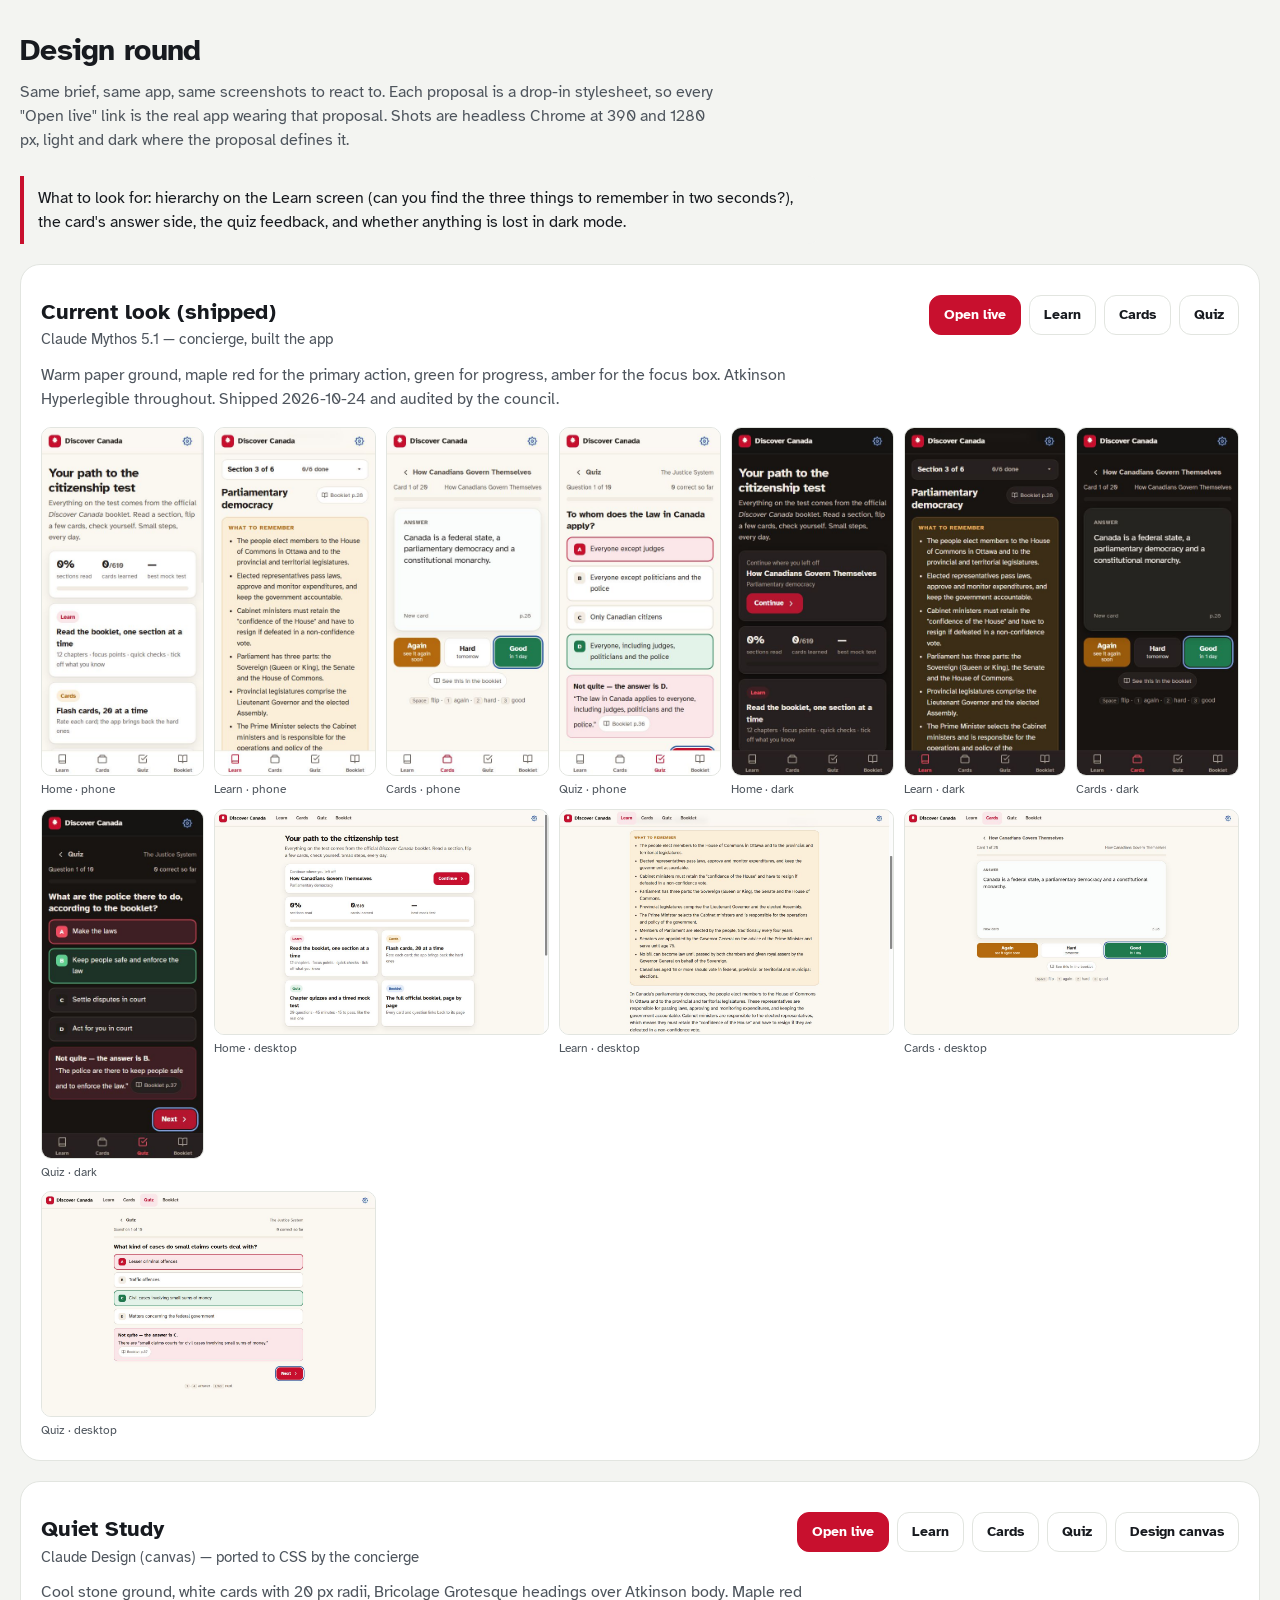
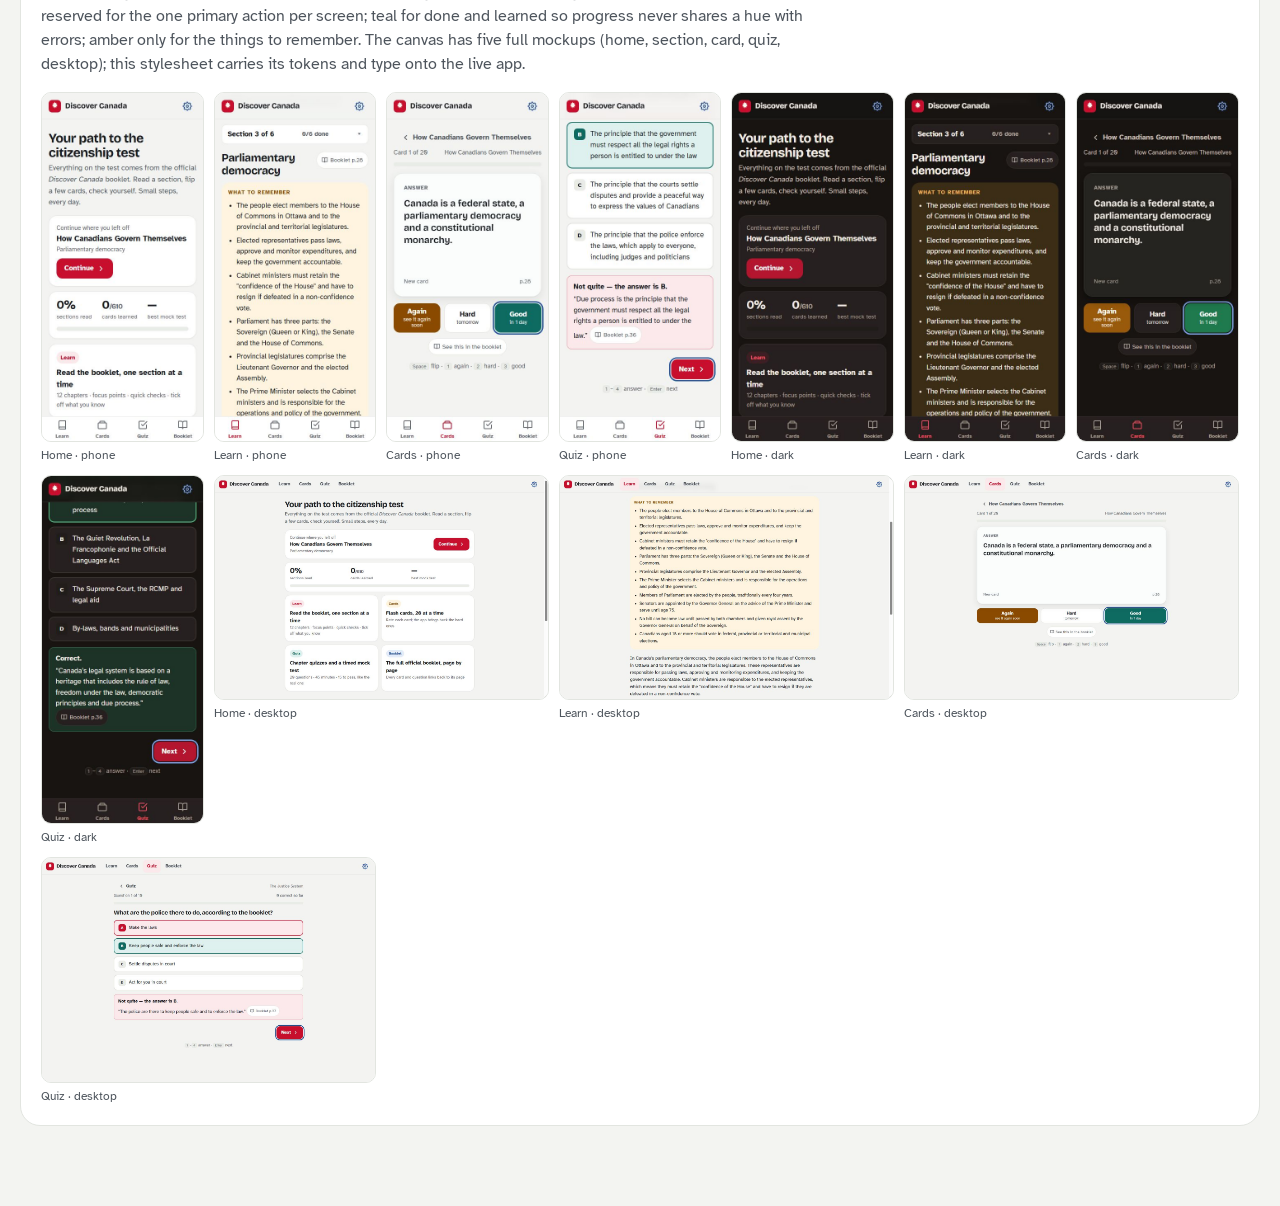
==== site/design/index.html @ 13ce6fae "Design round: ?css= variant loader, Quiet Study (Claude Design) variant, compare page with screensho" ====
<!doctype html>
<html lang="en">
<head>
<meta charset="utf-8">
<meta name="viewport" content="width=device-width, initial-scale=1">
<title>Design round — Discover Canada</title>
<meta name="description" content="Side-by-side comparison of the design proposals for the Discover Canada study app: the current look, Claude Design, and the council seats.">
<link href="https://fonts.googleapis.com/css2?family=Atkinson+Hyperlegible:wght@400;700&display=swap" rel="stylesheet">
<style>
  :root { --bg: #f3f4f1; --card: #fff; --ink: #171a1f; --ink-2: #4e555d; --line: #e2e5e0; --accent: #c8102e; color-scheme: light; }
  @media (prefers-color-scheme: dark) { :root:not([data-theme="light"]) { --bg: #171412; --card: #262120; --ink: #f3ede6; --ink-2: #c8bfb5; --line: #3a332f; --accent: #ef4d5f; color-scheme: dark; } }
  :root[data-theme="dark"] { --bg: #171412; --card: #262120; --ink: #f3ede6; --ink-2: #c8bfb5; --line: #3a332f; --accent: #ef4d5f; color-scheme: dark; }
  * { box-sizing: border-box; }
  body { margin: 0; background: var(--bg); color: var(--ink); font-family: 'Atkinson Hyperlegible', system-ui, sans-serif; line-height: 1.5; padding: 0 16px 60px; }
  main { max-width: 1240px; margin: 0 auto; }
  h1 { font-size: 1.9rem; margin: 28px 0 6px; letter-spacing: -0.02em; }
  h2 { font-size: 1.35rem; margin: 0; }
  .lead { color: var(--ink-2); margin: 0 0 24px; max-width: 70ch; }
  .variant { background: var(--card); border: 1px solid var(--line); border-radius: 20px; padding: 20px; margin: 0 0 20px; }
  .head { display: flex; flex-wrap: wrap; gap: 12px; align-items: baseline; justify-content: space-between; }
  .by { color: var(--ink-2); font-size: 0.95rem; }
  .links { display: flex; gap: 8px; flex-wrap: wrap; margin-top: 10px; }
  .btn { display: inline-flex; align-items: center; min-height: 40px; padding: 8px 14px; border-radius: 12px; border: 1px solid var(--line); text-decoration: none; color: var(--ink); font-weight: 700; font-size: 0.9rem; background: var(--card); }
  .btn.primary { background: var(--accent); border-color: var(--accent); color: #fff; }
  .blurb { margin: 12px 0 0; color: var(--ink-2); max-width: 80ch; }
  .shots { display: grid; grid-template-columns: repeat(auto-fill, minmax(150px, 1fr)); gap: 10px; margin-top: 16px; }
  .shots figure { margin: 0; }
  .shots img { width: 100%; height: auto; border-radius: 10px; border: 1px solid var(--line); display: block; background: #888; }
  .shots figcaption { font-size: 0.78rem; color: var(--ink-2); margin-top: 4px; }
  .shots .wide { grid-column: span 2; }
  details { margin-top: 14px; }
  summary { cursor: pointer; font-weight: 700; }
  .md { white-space: pre-wrap; font-size: 0.92rem; line-height: 1.5; background: var(--bg); border-radius: 12px; padding: 14px 16px; margin-top: 10px; overflow-x: auto; }
  .missing { color: var(--ink-2); font-style: italic; }
  .note { border-left: 4px solid var(--accent); padding: 10px 14px; background: var(--bg); border-radius: 0 12px 12px 0; margin: 0 0 20px; max-width: 80ch; }
</style>
</head>
<body>
<main>
  <h1>Design round</h1>
  <p class="lead">Same brief, same app, same screenshots to react to. Each proposal is a drop-in stylesheet, so every "Open live" link is the real app wearing that proposal. Shots are headless Chrome at 390 and 1280 px, light and dark where the proposal defines it.</p>
  <div class="note">What to look for: hierarchy on the Learn screen (can you find the three things to remember in two seconds?), the card's answer side, the quiz feedback, and whether anything is lost in dark mode.</div>
  <div id="list"></div>
</main>
<script>
  (async () => {
    const list = document.getElementById('list');
    let variants = [];
    try { variants = (await (await fetch('variants.json')).json()).variants; } catch (e) { list.innerHTML = '<p class="missing">variants.json not found.</p>'; return; }
    const routes = [['home', 'Home'], ['learn', 'Learn'], ['cards', 'Cards'], ['quiz', 'Quiz']];
    const esc = (s) => String(s).replace(/[&<>"]/g, (c) => ({ '&': '&amp;', '<': '&lt;', '>': '&gt;', '"': '&quot;' }[c]));
    for (const v of variants) {
      const sec = document.createElement('section'); sec.className = 'variant';
      const shots = [];
      for (const [r, label] of routes) shots.push(`<figure><a href="shots/${v.id}-${r}-phone.jpg" target="_blank"><img loading="lazy" src="shots/${v.id}-${r}-phone.jpg" alt="${esc(v.name)} — ${label}, phone"></a><figcaption>${label} · phone</figcaption></figure>`);
      for (const [r, label] of routes) shots.push(`<figure><a href="shots/${v.id}-${r}-phone-dark.jpg" target="_blank"><img loading="lazy" src="shots/${v.id}-${r}-phone-dark.jpg" alt="${esc(v.name)} — ${label}, phone, dark"></a><figcaption>${label} · dark</figcaption></figure>`);
      for (const [r, label] of routes) shots.push(`<figure class="wide"><a href="shots/${v.id}-${r}-desktop.jpg" target="_blank"><img loading="lazy" src="shots/${v.id}-${r}-desktop.jpg" alt="${esc(v.name)} — ${label}, desktop"></a><figcaption>${label} · desktop</figcaption></figure>`);
      sec.innerHTML = `
        <div class="head"><div><h2>${esc(v.name)}</h2><div class="by">${esc(v.by)}${v.elapsed ? ' · ' + esc(v.elapsed) : ''}</div></div>
        <div class="links"><a class="btn primary" href="../?css=${esc(v.id)}#/" target="_blank">Open live</a><a class="btn" href="../?css=${esc(v.id)}#/learn/govern/2" target="_blank">Learn</a><a class="btn" href="../?css=${esc(v.id)}#/cards/govern" target="_blank">Cards</a><a class="btn" href="../?css=${esc(v.id)}#/quiz/justice" target="_blank">Quiz</a>${v.canvas ? `<a class="btn" href="${esc(v.canvas)}" target="_blank">Design canvas</a>` : ''}</div></div>
        ${v.blurb ? `<p class="blurb">${esc(v.blurb)}</p>` : ''}
        <div class="shots">${shots.join('')}</div>
        ${v.design ? `<details><summary>Design notes (${esc(v.name)})</summary><div class="md" data-md="${esc(v.design)}">Loading…</div></details>` : ''}`;
      list.appendChild(sec);
    }
    for (const el of document.querySelectorAll('[data-md]')) {
      try { const t = await (await fetch(el.getAttribute('data-md'))).text(); el.textContent = t; } catch (e) { el.textContent = 'Notes not available.'; }
    }
  })();
</script>
</body>
</html>
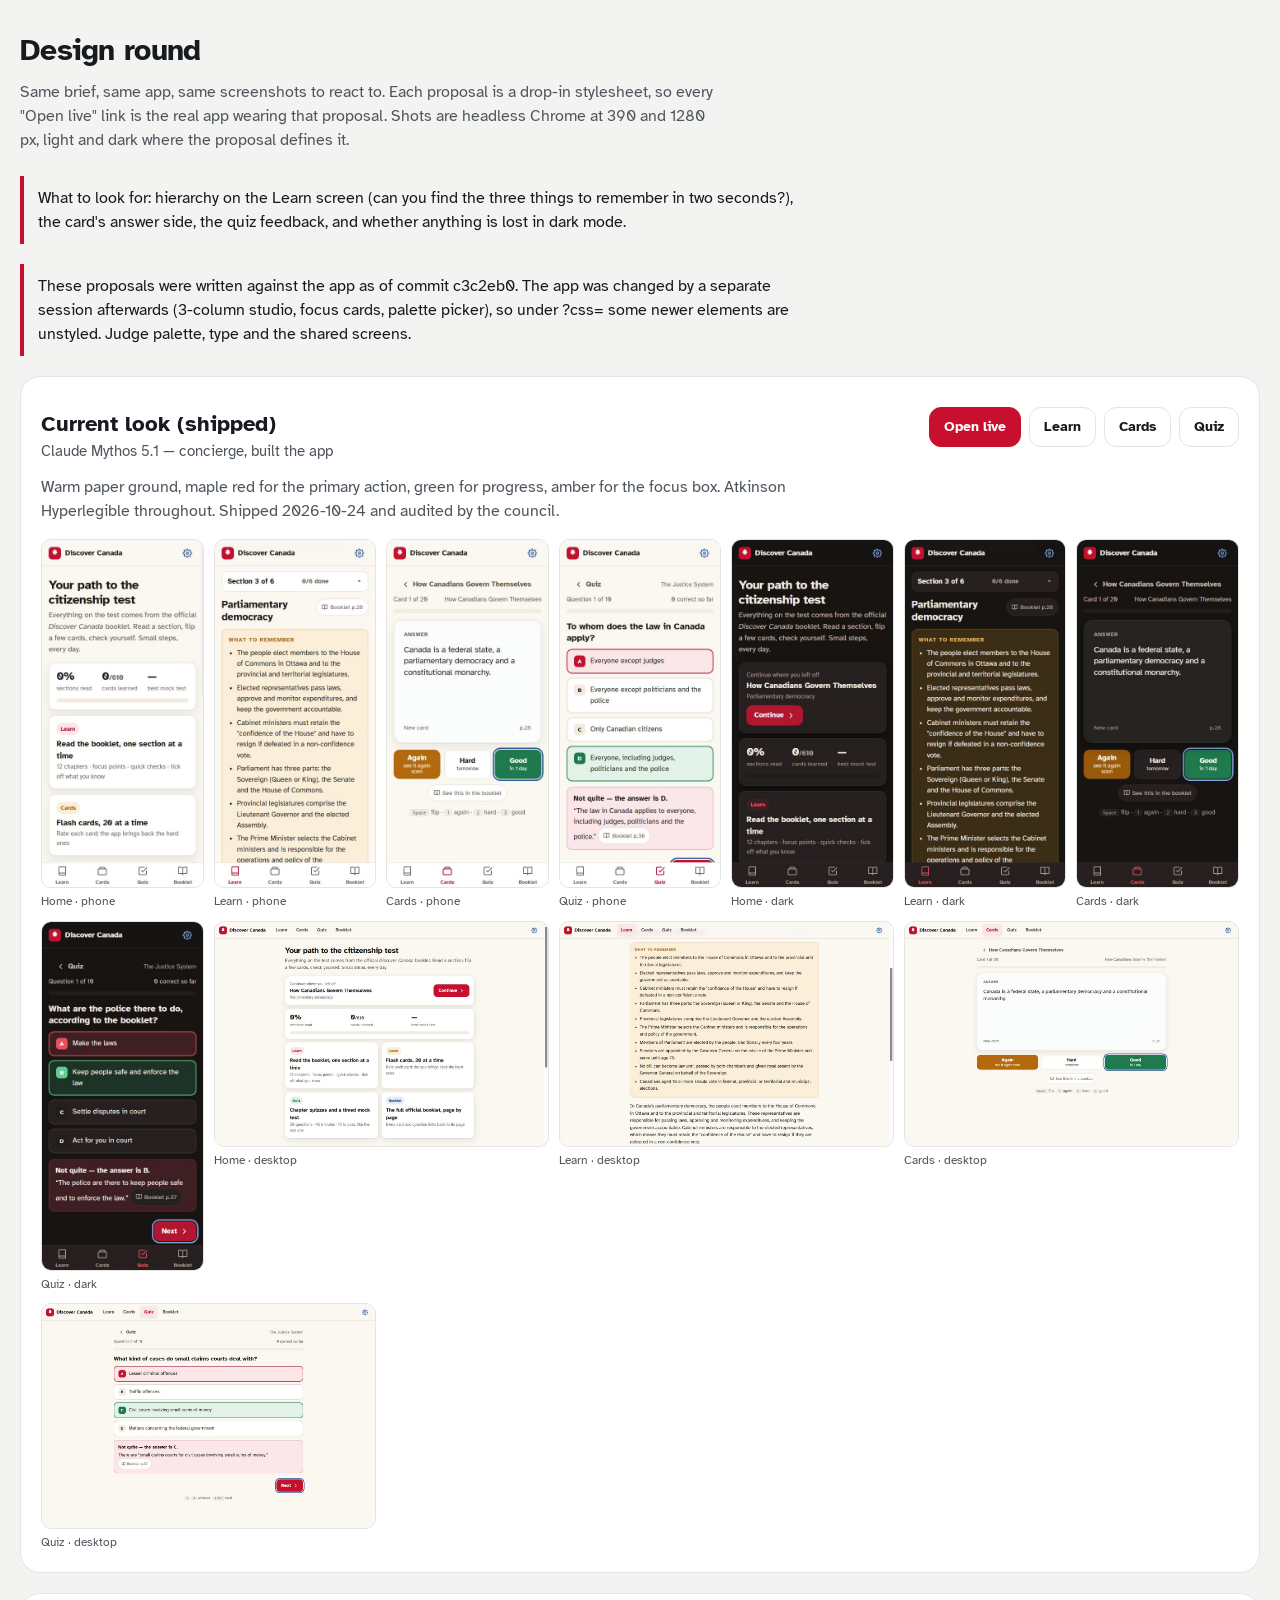
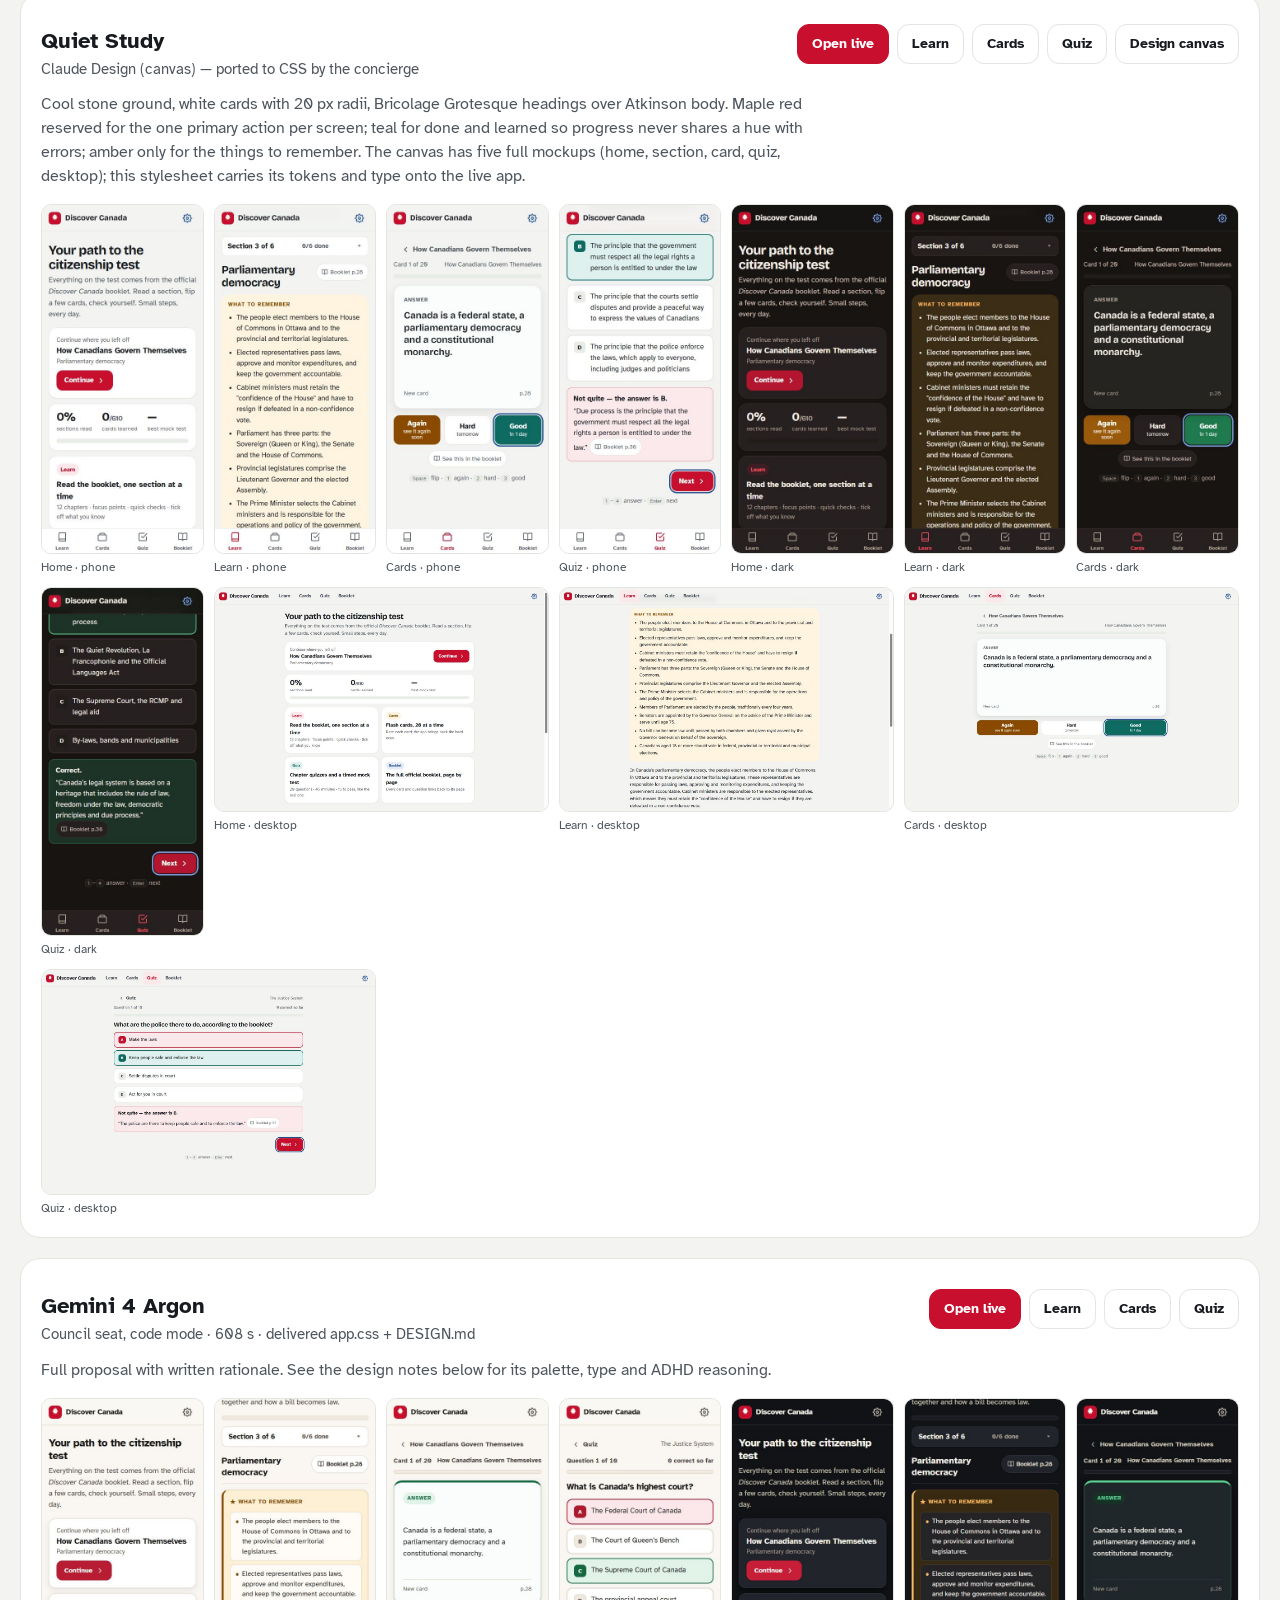
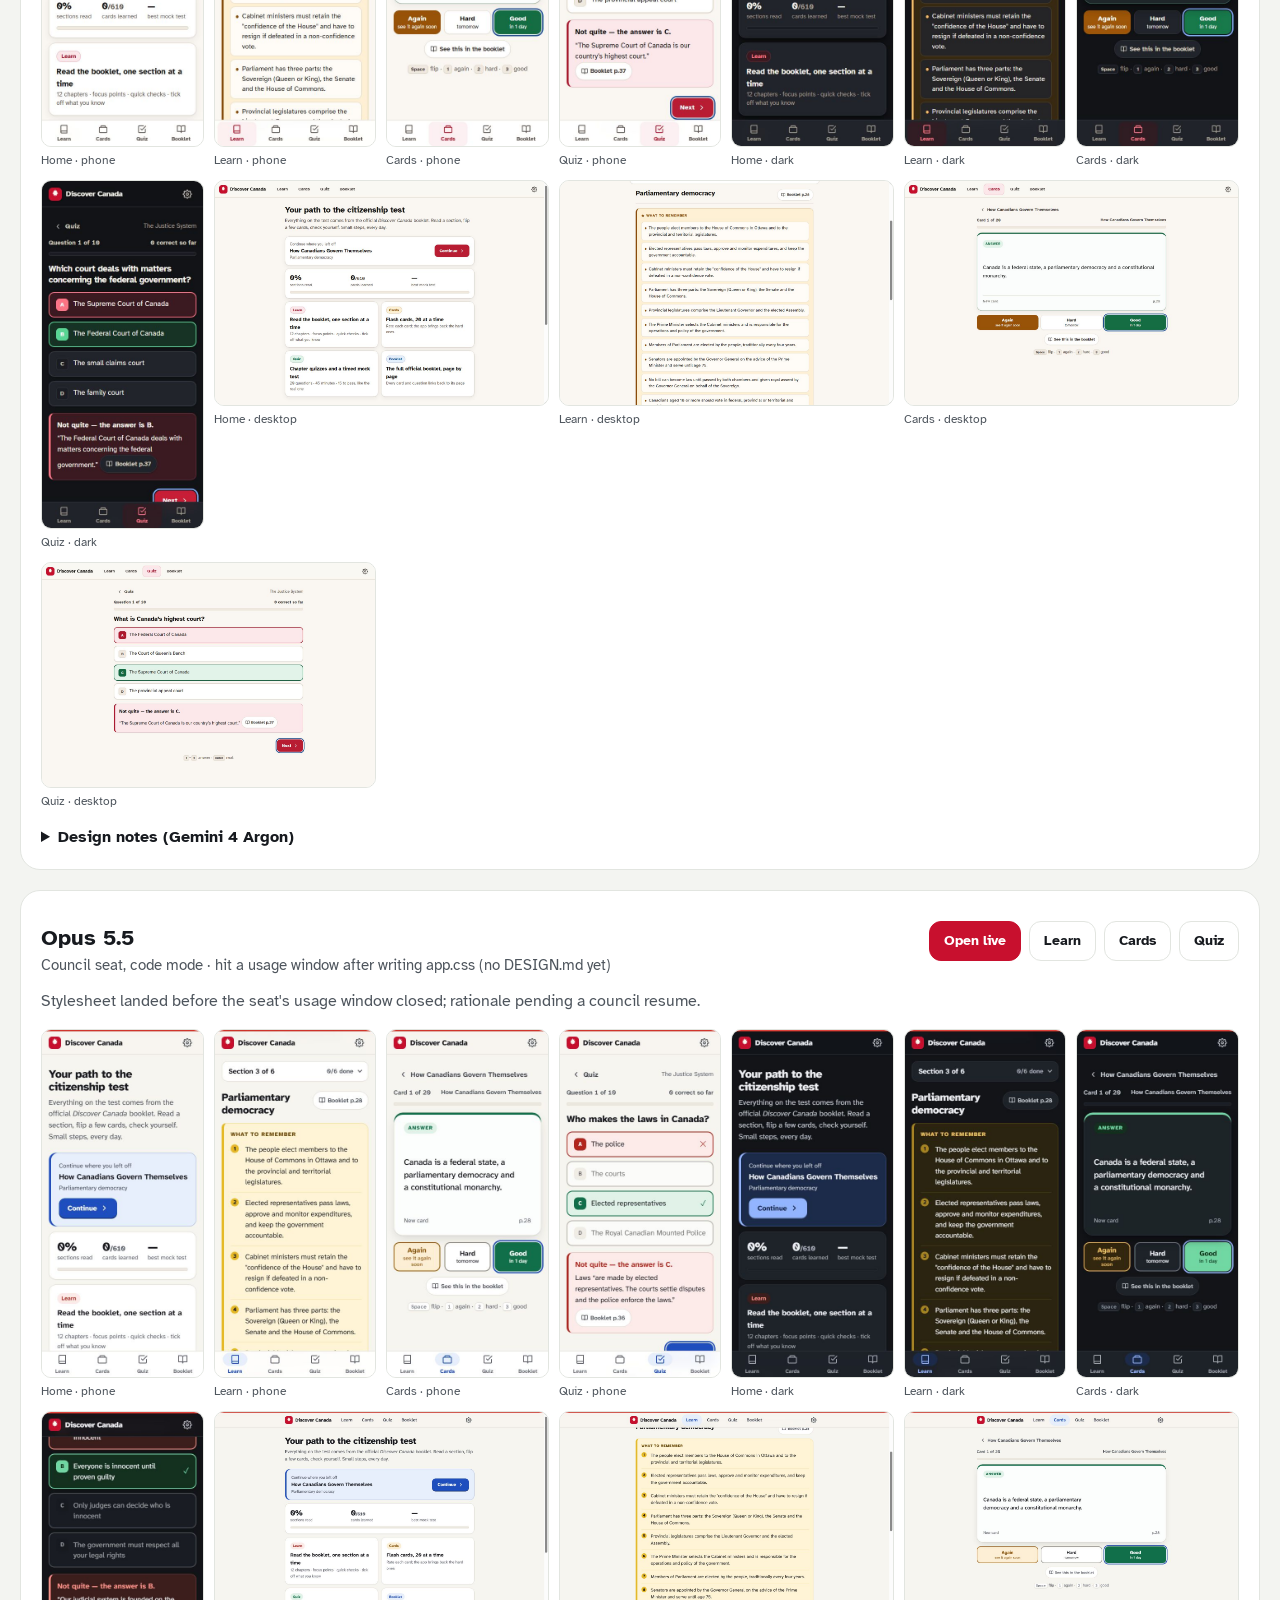
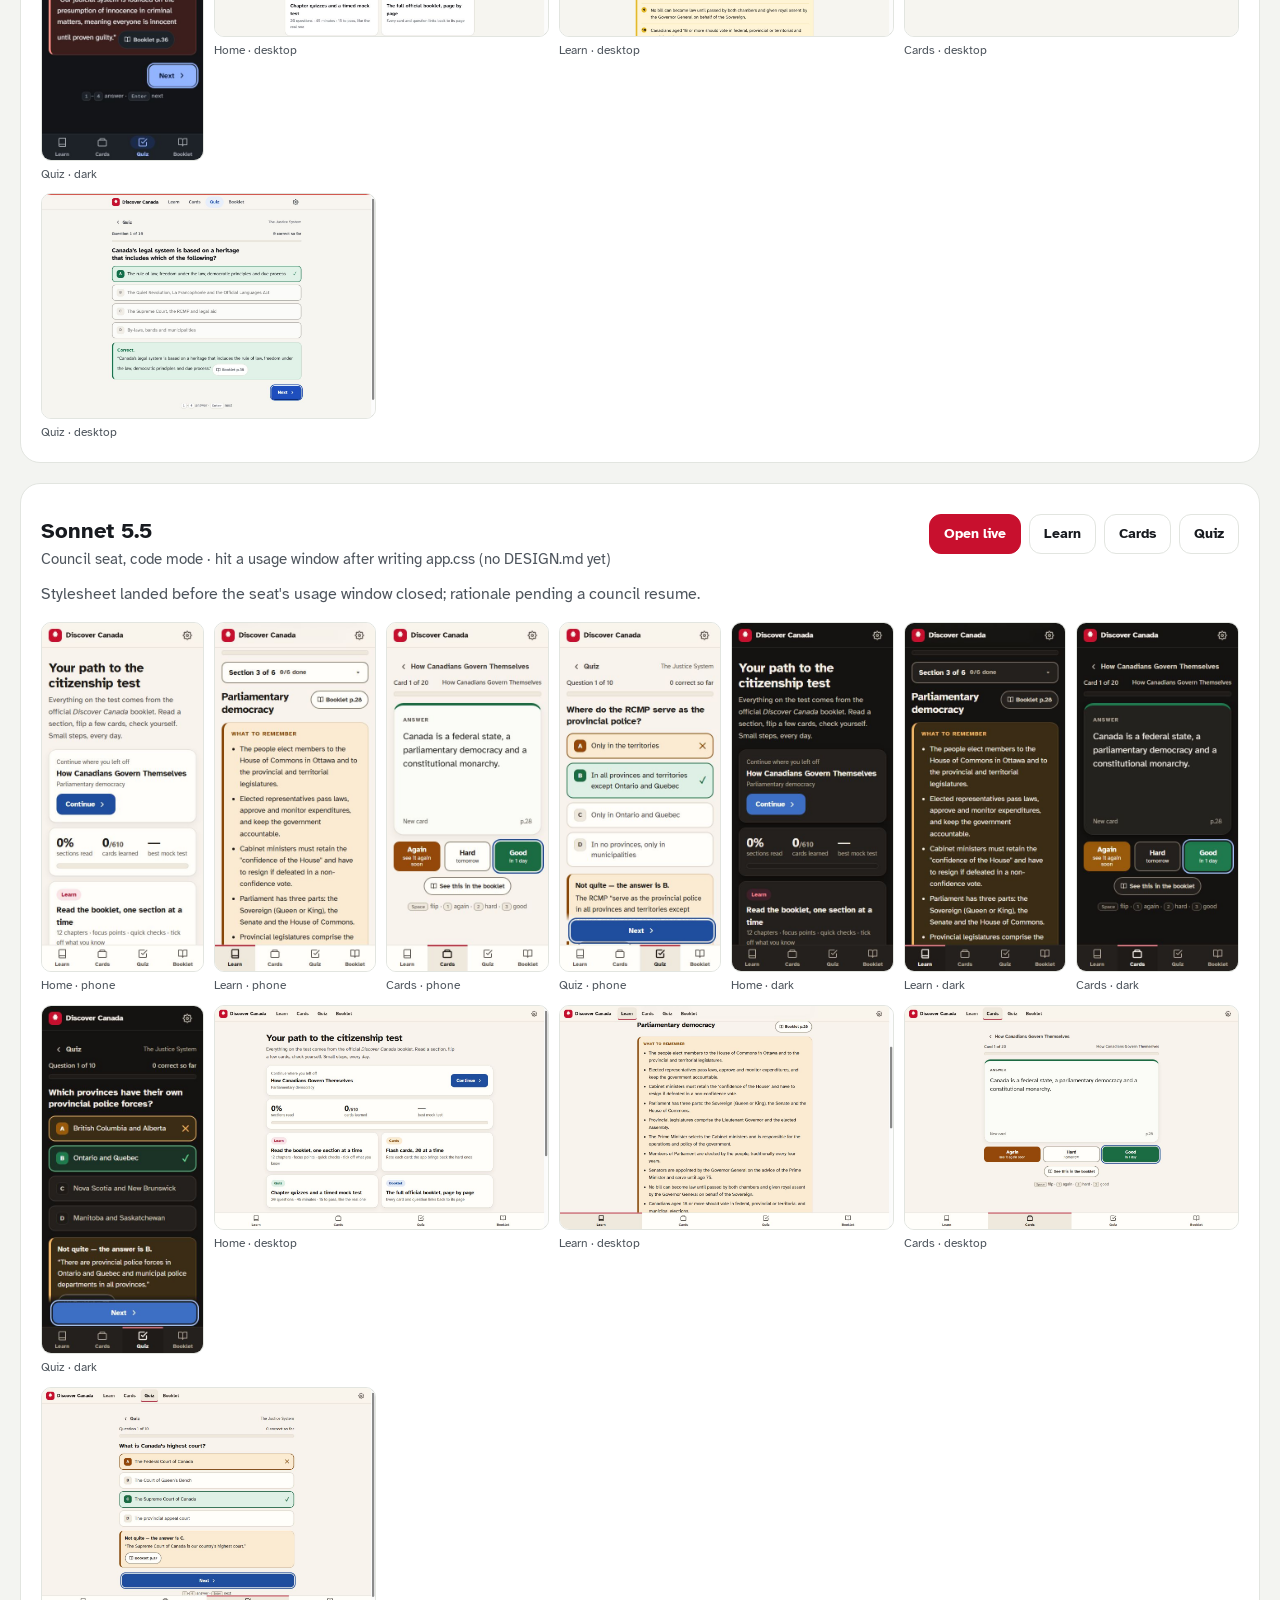
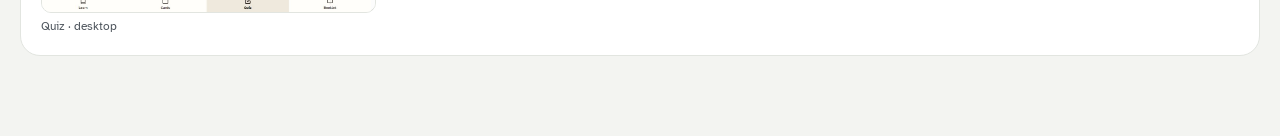
==== commit b966708c: "Design compare page: note that proposals predate the studio rewrite Co-Authored-By: Claude Mythos 5." ====
--- a/site/design/index.html
+++ b/site/design/index.html
@@ -46,7 +46,9 @@
   (async () => {
     const list = document.getElementById('list');
     let variants = [];
-    try { variants = (await (await fetch('variants.json')).json()).variants; } catch (e) { list.innerHTML = '<p class="missing">variants.json not found.</p>'; return; }
+    let note = '';
+    try { const j = await (await fetch('variants.json')).json(); variants = j.variants; note = j.note || ''; } catch (e) { list.innerHTML = '<p class="missing">variants.json not found.</p>'; return; }
+    if (note) { const n = document.createElement('p'); n.className = 'note'; n.textContent = note; list.appendChild(n); }
     const routes = [['home', 'Home'], ['learn', 'Learn'], ['cards', 'Cards'], ['quiz', 'Quiz']];
     const esc = (s) => String(s).replace(/[&<>"]/g, (c) => ({ '&': '&amp;', '<': '&lt;', '>': '&gt;', '"': '&quot;' }[c]));
     for (const v of variants) {
